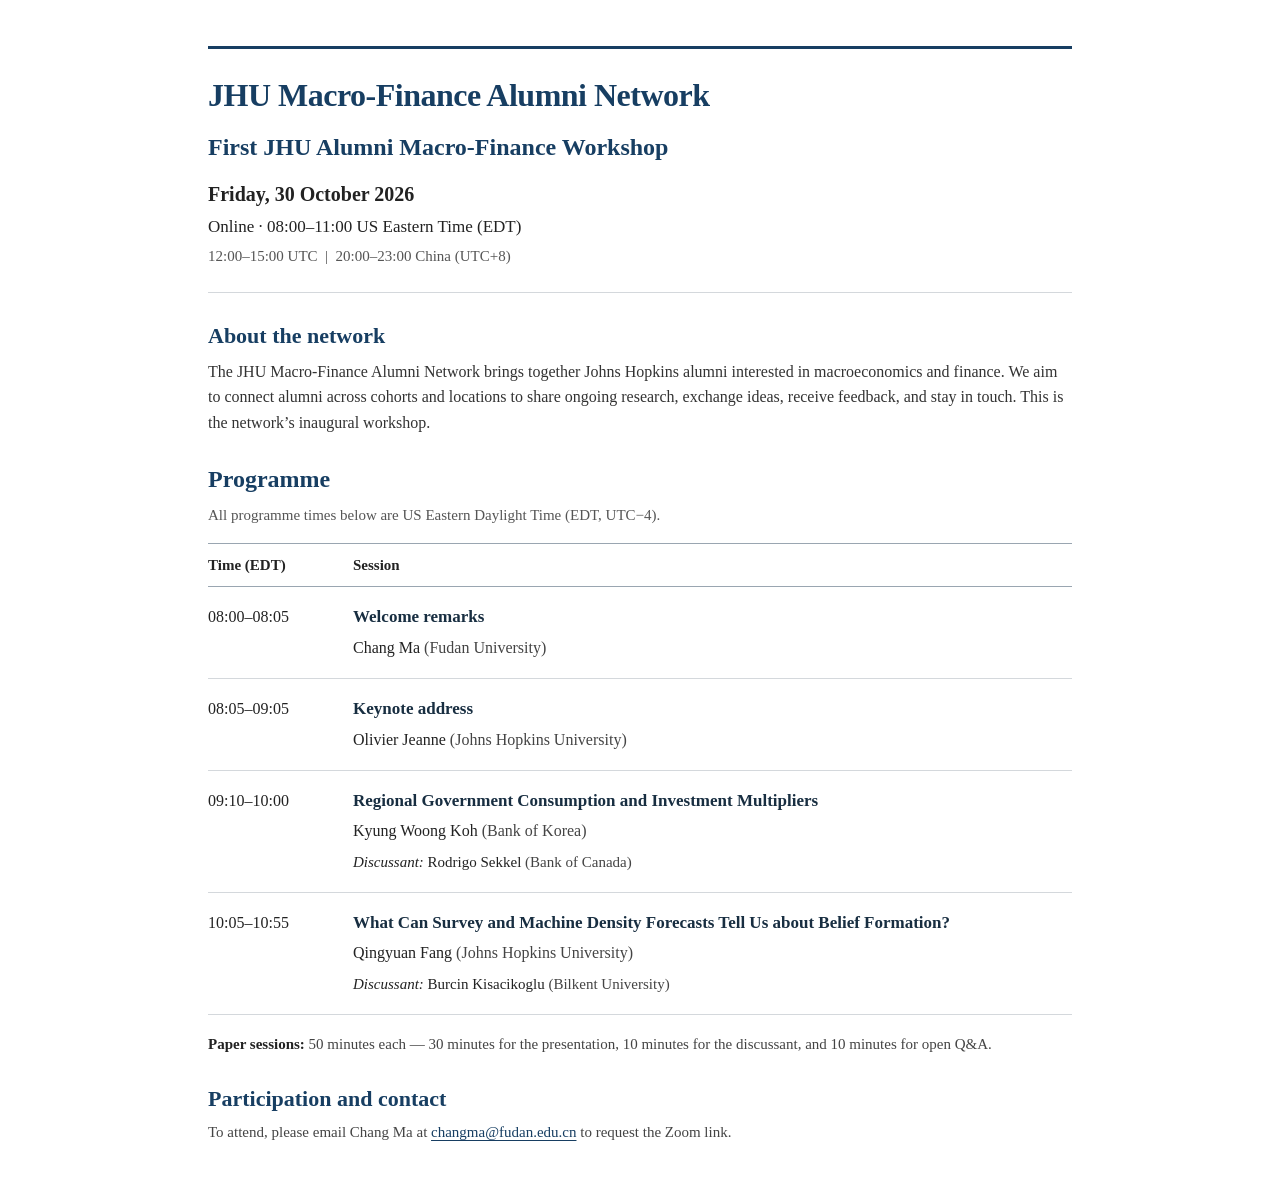
==== index.html @ 4886cefc "Publish JHU Macro-Finance Alumni Network website" ====
<!doctype html>
<html lang="en">
<head>
  <meta charset="utf-8">
  <meta name="viewport" content="width=device-width, initial-scale=1">
  <meta name="theme-color" content="#ffffff">
  <meta name="description" content="JHU Macro-Finance Alumni Network. Programme for the First JHU Alumni Macro-Finance Workshop, Friday, 30 October 2026. Online, 08:00–11:00 US Eastern Time (EDT).">
  <title>JHU Macro-Finance Alumni Network</title>
  <link rel="stylesheet" href="styles.css">
</head>
<body>
  <a class="skip-link" href="#programme">Skip to programme</a>
  <main>
    <header class="event-header">
      <h1>JHU Macro-Finance Alumni Network</h1>
      <h2 class="event-title">First JHU Alumni Macro-Finance Workshop</h2>
      <p class="event-date">Friday, 30 October 2026</p>
      <p class="event-format">Online · 08:00–11:00 US Eastern Time (EDT)</p>
      <p class="time-zones">12:00–15:00 UTC &nbsp;|&nbsp; 20:00–23:00 China (UTC+8)</p>
    </header>

    <section class="about-network" aria-labelledby="network-heading">
      <h2 id="network-heading">About the network</h2>
      <p>The JHU Macro-Finance Alumni Network brings together Johns Hopkins alumni interested in macroeconomics and finance. We aim to connect alumni across cohorts and locations to share ongoing research, exchange ideas, receive feedback, and stay in touch. This is the network’s inaugural workshop.</p>
    </section>

    <section id="programme" aria-labelledby="programme-heading">
      <h2 id="programme-heading">Programme</h2>
      <p class="programme-note">All programme times below are US Eastern Daylight Time (EDT, UTC−4).</p>
      <table class="programme-table">
        <caption class="visually-hidden">Workshop programme for Friday, 30 October 2026. Times are in EDT.</caption>
        <colgroup><col class="time-column"><col></colgroup>
        <thead><tr><th scope="col">Time (EDT)</th><th scope="col">Session</th></tr></thead>
        <tbody>
          <tr>
            <th scope="row" class="time">08:00–08:05</th>
            <td><p class="session-title">Welcome remarks</p><p class="presenter">Chang Ma <span class="affiliation">(Fudan University)</span></p></td>
          </tr>
          <tr>
            <th scope="row" class="time">08:05–09:05</th>
            <td><p class="session-title">Keynote address</p><p class="presenter">Olivier Jeanne <span class="affiliation">(Johns Hopkins University)</span></p></td>
          </tr>
          <tr>
            <th scope="row" class="time">09:10–10:00</th>
            <td><p class="session-title">Regional Government Consumption and Investment Multipliers</p><p class="presenter">Kyung Woong Koh <span class="affiliation">(Bank of Korea)</span></p><p class="discussant"><span class="role">Discussant:</span> Rodrigo Sekkel <span class="affiliation">(Bank of Canada)</span></p></td>
          </tr>
          <tr>
            <th scope="row" class="time">10:05–10:55</th>
            <td><p class="session-title">What Can Survey and Machine Density Forecasts Tell Us about Belief Formation?</p><p class="presenter">Qingyuan Fang <span class="affiliation">(Johns Hopkins University)</span></p><p class="discussant"><span class="role">Discussant:</span> Burcin Kisacikoglu <span class="affiliation">(Bilkent University)</span></p></td>
          </tr>
        </tbody>
      </table>
      <p class="format-note"><strong>Paper sessions:</strong> 50 minutes each — 30 minutes for the presentation, 10 minutes for the discussant, and 10 minutes for open Q&amp;A.</p>
    </section>

    <section class="attendance" aria-labelledby="attendance-heading">
      <h2 id="attendance-heading">Participation and contact</h2>
      <p>To attend, please email Chang Ma at <a href="mailto:changma@fudan.edu.cn?subject=First%20JHU%20Alumni%20Macro-Finance%20Workshop%3A%20Zoom%20link%20request">changma@fudan.edu.cn</a> to request the Zoom link.</p>
    </section>

  </main>
</body>
</html>
---- styles.css ----
:root{color-scheme:light;--ink:#222;--navy:#173e62;--muted:#555;--line:#d4d8dc}*{box-sizing:border-box}html{background:#fff;scroll-padding-top:24px}body{margin:0;color:var(--ink);background:#fff;font-family:Georgia,'Times New Roman',serif;font-size:17px;line-height:1.55;-webkit-font-smoothing:antialiased}main{max-width:940px;margin:0 auto;padding:46px 38px 32px}a{color:var(--navy);text-decoration:underline;text-underline-offset:3px}a:hover{color:#081d30}a:focus-visible{outline:2px solid var(--navy);outline-offset:5px}.skip-link{position:fixed;left:12px;top:10px;padding:8px 12px;background:#fff;border:1px solid var(--navy);z-index:10;transform:translateY(-200%)}.skip-link:focus{transform:none}.event-header{border-top:3px solid var(--navy);border-bottom:1px solid var(--line);padding:26px 0 24px;margin-bottom:29px}h1{font-size:32px;line-height:1.25;font-weight:600;color:var(--navy);margin:0 0 16px;letter-spacing:-.5px}.event-header p{margin:0}.event-date{font-size:20px;font-weight:600;line-height:1.5}.event-format{font-size:17px;padding-top:5px}.time-zones{font-size:15px;color:var(--muted);padding-top:4px}h2{font-size:24px;line-height:1.3;color:var(--navy);font-weight:600;margin:0 0 8px}.programme-note{font-size:15px;color:var(--muted);margin:0 0 16px}.programme-table{border-collapse:collapse;width:100%;font-size:16px;line-height:1.5;text-align:left}.time-column{width:145px}.programme-table thead th{padding:10px 0;border-top:1px solid #9aa6b1;border-bottom:1px solid #9aa6b1;font-size:15px;font-weight:600}.programme-table td,.programme-table tbody th{vertical-align:top;border-bottom:1px solid var(--line);padding:18px 0}.programme-table .time{font-weight:400;font-size:16px;font-variant-numeric:tabular-nums;white-space:nowrap;padding-right:24px}.programme-table p{margin:0}.session-title{font-weight:600;color:#182e41;font-size:17px;line-height:1.45}.programme-table .presenter{margin-top:6px}.affiliation{color:#444}.programme-table .discussant{margin-top:8px;font-size:15px}.role{font-style:italic}.format-note{font-size:15px;color:#444;margin:17px 0 0;line-height:1.6}.format-note strong{font-weight:600;color:#222}.attendance{margin-top:29px}.attendance h2{font-size:22px;margin-bottom:8px}.attendance p{font-size:15px;margin:0;color:#444}footer{border-top:1px solid var(--line);margin-top:28px;padding-top:17px;display:flex;gap:26px;flex-wrap:wrap;font-size:14px}.visually-hidden{position:absolute;width:1px;height:1px;padding:0;margin:-1px;overflow:hidden;clip:rect(0,0,0,0);white-space:nowrap;border:0}
@media(max-width:640px){body{font-size:16px}main{padding:25px 22px 26px}.event-header{padding:21px 0 20px;margin-bottom:23px}h1{font-size:27px;line-height:1.25;margin-bottom:15px;letter-spacing:-.3px}.event-date{font-size:18px}.event-format{font-size:15px;padding-top:7px;max-width:310px}.time-zones{font-size:13px;line-height:1.7;padding-top:4px}h2{font-size:23px}.programme-note{font-size:13px;line-height:1.55;margin-bottom:14px}.programme-table{font-size:15px}.programme-table colgroup{display:none}.programme-table thead{position:absolute;width:1px;height:1px;overflow:hidden;clip:rect(0,0,0,0);white-space:nowrap}.programme-table tbody{display:block;border-top:1px solid #9aa6b1}.programme-table tbody tr{display:block;padding:16px 0;border-bottom:1px solid var(--line)}.programme-table tbody th,.programme-table td{display:block;border:0;padding:0}.programme-table .time{font-weight:600;font-size:14px;padding:0 0 7px}.session-title{font-size:17px;line-height:1.45}.programme-table .presenter{margin-top:5px;font-size:15px;line-height:1.5}.programme-table .discussant{margin-top:7px;font-size:14px;line-height:1.5}.format-note{font-size:14px;line-height:1.6;margin-top:16px}.attendance{margin-top:24px}.attendance h2{font-size:21px}.attendance p{font-size:14px}footer{margin-top:24px;padding-top:16px;font-size:13px;gap:12px 24px}}
@media print{main{max-width:none;padding:0}body{font-size:11pt}.event-header{padding-top:16px;margin-bottom:20px}h1{font-size:23pt}.event-date{font-size:14pt}.event-format{font-size:12pt}.time-zones{font-size:10pt}h2{font-size:17pt}.programme-note,.format-note,.attendance p{font-size:10pt}.programme-table{font-size:11pt}.programme-table .time{font-size:10pt}.session-title{font-size:12pt}.programme-table .discussant{font-size:10pt}.programme-table td,.programme-table tbody th{padding-block:13px}.programme-table tr{break-inside:avoid}footer,.skip-link{display:none}}

.about-network{margin:0 0 29px}.about-network h2{font-size:22px}.about-network p{font-size:16px;line-height:1.6;margin:0;color:#333}.attendance a{overflow-wrap:anywhere}@media(max-width:640px){.about-network{margin-bottom:25px}.about-network h2{font-size:21px}.about-network p{font-size:15px;line-height:1.6}}@media print{.about-network p{font-size:11pt}.about-network{margin-bottom:20px}}

.event-header .event-title{font-size:24px;line-height:1.35;margin:0 0 16px}@media(max-width:640px){.event-header .event-title{font-size:22px;line-height:1.35;margin-bottom:14px}}@media print{.event-header .event-title{font-size:17pt}}
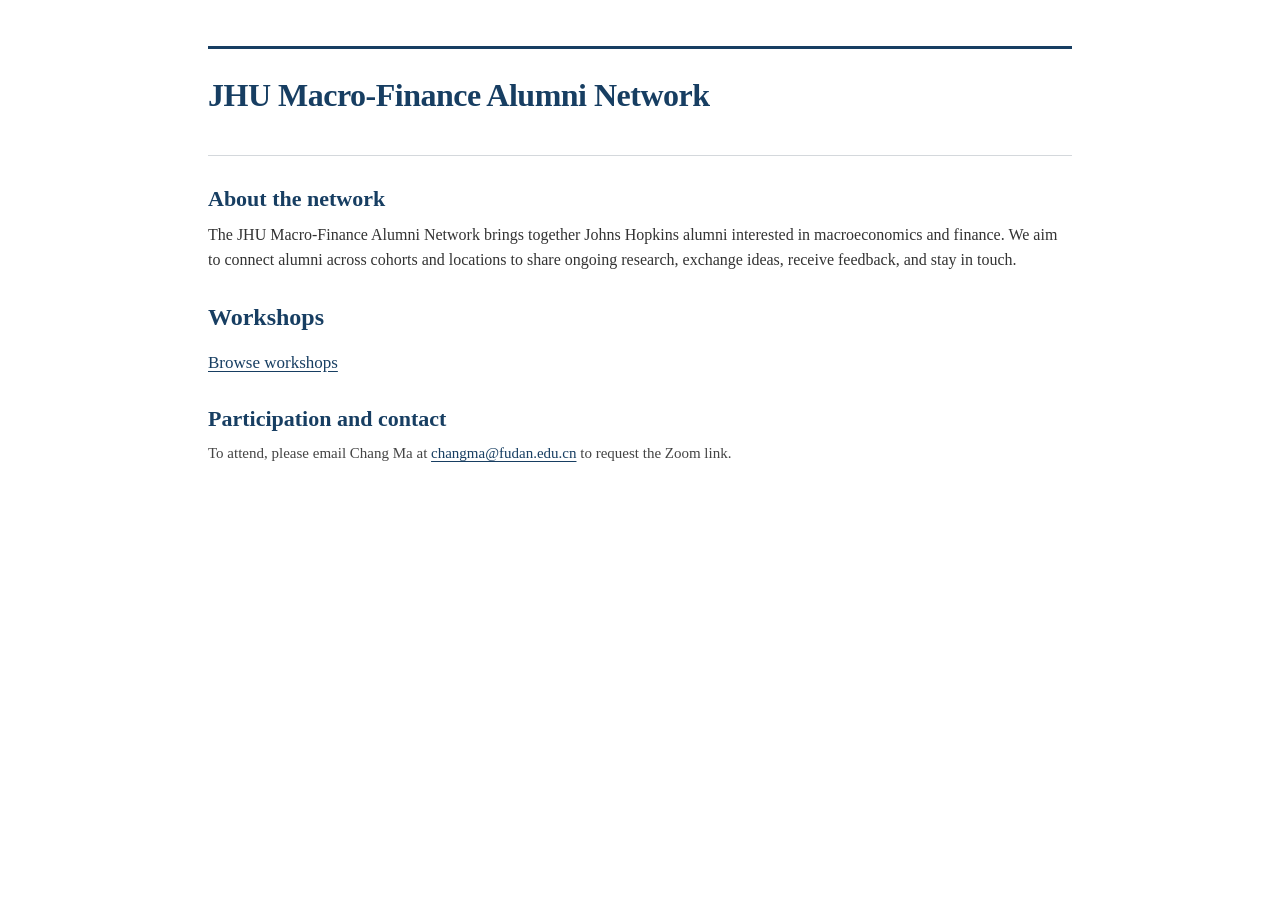
==== commit 7b7c5f32: "Organize network workshops with a 2026 event permalink" ====
--- a/index.html
+++ b/index.html
@@ -4,60 +4,31 @@
   <meta charset="utf-8">
   <meta name="viewport" content="width=device-width, initial-scale=1">
   <meta name="theme-color" content="#ffffff">
-  <meta name="description" content="JHU Macro-Finance Alumni Network. Programme for the First JHU Alumni Macro-Finance Workshop, Friday, 30 October 2026. Online, 08:00–11:00 US Eastern Time (EDT).">
+  <meta name="description" content="The JHU Macro-Finance Alumni Network connects Johns Hopkins alumni interested in macroeconomics and finance to share research, exchange ideas, and stay in touch.">
   <title>JHU Macro-Finance Alumni Network</title>
   <link rel="stylesheet" href="styles.css">
 </head>
 <body>
-  <a class="skip-link" href="#programme">Skip to programme</a>
+  <a class="skip-link" href="#network">Skip to content</a>
   <main>
     <header class="event-header">
       <h1>JHU Macro-Finance Alumni Network</h1>
-      <h2 class="event-title">First JHU Alumni Macro-Finance Workshop</h2>
-      <p class="event-date">Friday, 30 October 2026</p>
-      <p class="event-format">Online · 08:00–11:00 US Eastern Time (EDT)</p>
-      <p class="time-zones">12:00–15:00 UTC &nbsp;|&nbsp; 20:00–23:00 China (UTC+8)</p>
     </header>
 
-    <section class="about-network" aria-labelledby="network-heading">
+    <section id="network" class="about-network" aria-labelledby="network-heading">
       <h2 id="network-heading">About the network</h2>
-      <p>The JHU Macro-Finance Alumni Network brings together Johns Hopkins alumni interested in macroeconomics and finance. We aim to connect alumni across cohorts and locations to share ongoing research, exchange ideas, receive feedback, and stay in touch. This is the network’s inaugural workshop.</p>
+      <p>The JHU Macro-Finance Alumni Network brings together Johns Hopkins alumni interested in macroeconomics and finance. We aim to connect alumni across cohorts and locations to share ongoing research, exchange ideas, receive feedback, and stay in touch.</p>
     </section>
 
-    <section id="programme" aria-labelledby="programme-heading">
-      <h2 id="programme-heading">Programme</h2>
-      <p class="programme-note">All programme times below are US Eastern Daylight Time (EDT, UTC−4).</p>
-      <table class="programme-table">
-        <caption class="visually-hidden">Workshop programme for Friday, 30 October 2026. Times are in EDT.</caption>
-        <colgroup><col class="time-column"><col></colgroup>
-        <thead><tr><th scope="col">Time (EDT)</th><th scope="col">Session</th></tr></thead>
-        <tbody>
-          <tr>
-            <th scope="row" class="time">08:00–08:05</th>
-            <td><p class="session-title">Welcome remarks</p><p class="presenter">Chang Ma <span class="affiliation">(Fudan University)</span></p></td>
-          </tr>
-          <tr>
-            <th scope="row" class="time">08:05–09:05</th>
-            <td><p class="session-title">Keynote address</p><p class="presenter">Olivier Jeanne <span class="affiliation">(Johns Hopkins University)</span></p></td>
-          </tr>
-          <tr>
-            <th scope="row" class="time">09:10–10:00</th>
-            <td><p class="session-title">Regional Government Consumption and Investment Multipliers</p><p class="presenter">Kyung Woong Koh <span class="affiliation">(Bank of Korea)</span></p><p class="discussant"><span class="role">Discussant:</span> Rodrigo Sekkel <span class="affiliation">(Bank of Canada)</span></p></td>
-          </tr>
-          <tr>
-            <th scope="row" class="time">10:05–10:55</th>
-            <td><p class="session-title">What Can Survey and Machine Density Forecasts Tell Us about Belief Formation?</p><p class="presenter">Qingyuan Fang <span class="affiliation">(Johns Hopkins University)</span></p><p class="discussant"><span class="role">Discussant:</span> Burcin Kisacikoglu <span class="affiliation">(Bilkent University)</span></p></td>
-          </tr>
-        </tbody>
-      </table>
-      <p class="format-note"><strong>Paper sessions:</strong> 50 minutes each — 30 minutes for the presentation, 10 minutes for the discussant, and 10 minutes for open Q&amp;A.</p>
+    <section id="workshops" aria-labelledby="workshops-heading">
+      <h2 id="workshops-heading">Workshops</h2>
+      <p><a href="workshop/">Browse workshops</a></p>
     </section>
 
     <section class="attendance" aria-labelledby="attendance-heading">
       <h2 id="attendance-heading">Participation and contact</h2>
       <p>To attend, please email Chang Ma at <a href="mailto:changma@fudan.edu.cn?subject=First%20JHU%20Alumni%20Macro-Finance%20Workshop%3A%20Zoom%20link%20request">changma@fudan.edu.cn</a> to request the Zoom link.</p>
     </section>
-
   </main>
 </body>
 </html>
--- a/styles.css
+++ b/styles.css
@@ -5,3 +5,5 @@
 .about-network{margin:0 0 29px}.about-network h2{font-size:22px}.about-network p{font-size:16px;line-height:1.6;margin:0;color:#333}.attendance a{overflow-wrap:anywhere}@media(max-width:640px){.about-network{margin-bottom:25px}.about-network h2{font-size:21px}.about-network p{font-size:15px;line-height:1.6}}@media print{.about-network p{font-size:11pt}.about-network{margin-bottom:20px}}
 
 .event-header .event-title{font-size:24px;line-height:1.35;margin:0 0 16px}@media(max-width:640px){.event-header .event-title{font-size:22px;line-height:1.35;margin-bottom:14px}}@media print{.event-header .event-title{font-size:17pt}}
+
+.site-nav{display:flex;flex-wrap:wrap;gap:12px 24px;margin:0 0 22px;font-size:15px}.site-nav a[aria-current="page"]{font-weight:600}.workshop-list{list-style:none;padding:0;margin:0 0 29px}.workshop-entry{border-top:1px solid var(--line);border-bottom:1px solid var(--line);padding:20px 0}.workshop-entry h3{font-size:21px;font-weight:600;line-height:1.4;color:var(--navy);margin:0 0 10px}.workshop-entry p{margin:4px 0;font-size:16px}.workshop-entry .time-zones{font-size:15px}.workshop-entry .workshop-label{font-size:14px;color:var(--muted);margin:0 0 7px}@media(max-width:640px){.site-nav{font-size:14px;margin-bottom:18px}.workshop-list{margin-bottom:25px}.workshop-entry h3{font-size:20px}.workshop-entry p{font-size:15px}.workshop-entry .time-zones{font-size:13px}}@media print{.site-nav{display:none}.workshop-entry{break-inside:avoid}}
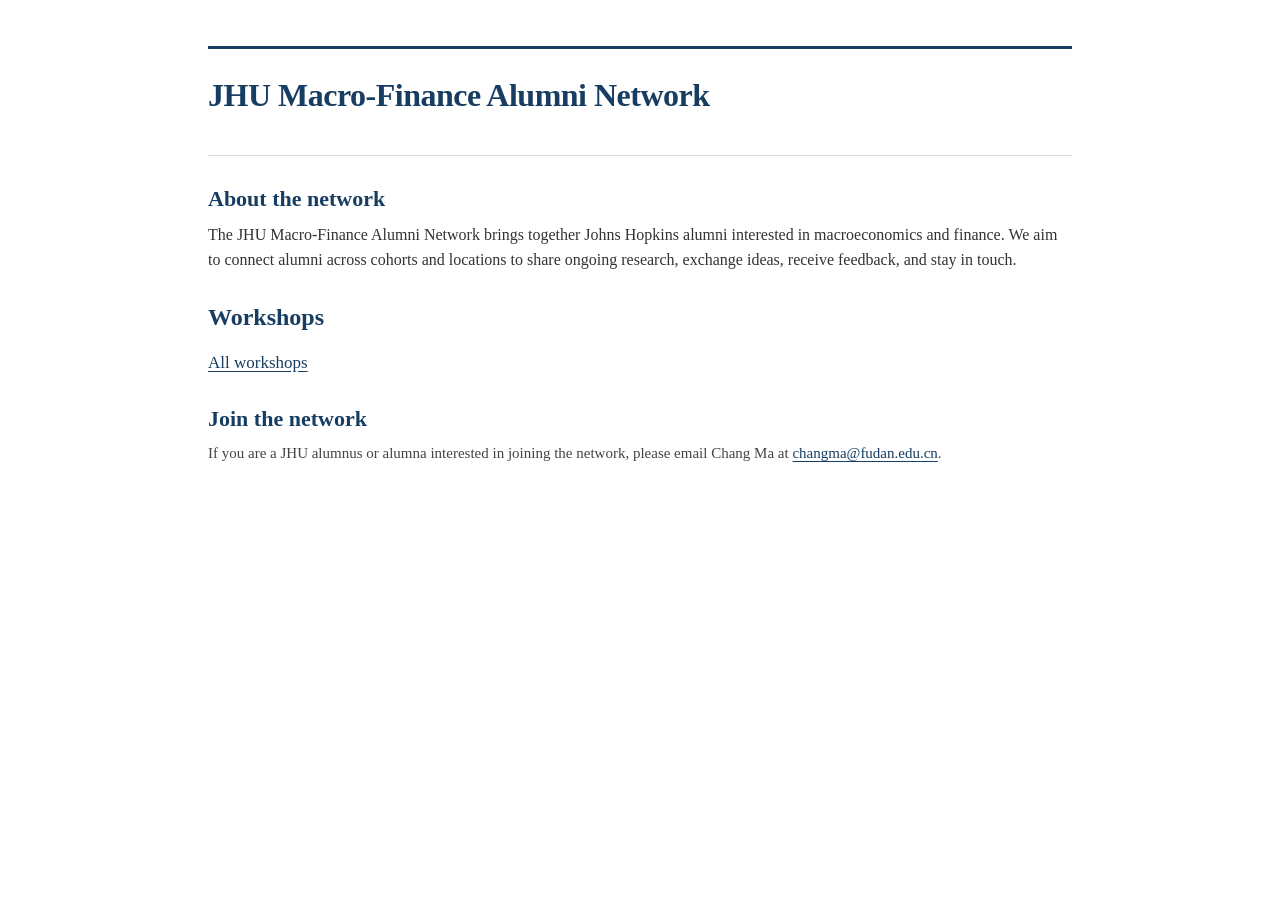
==== commit 12af196b: "Invite alumni to join the network from its homepage" ====
--- a/index.html
+++ b/index.html
@@ -22,12 +22,12 @@
 
     <section id="workshops" aria-labelledby="workshops-heading">
       <h2 id="workshops-heading">Workshops</h2>
-      <p><a href="workshop/">Browse workshops</a></p>
+      <p><a href="workshop/">All workshops</a></p>
     </section>
 
     <section class="attendance" aria-labelledby="attendance-heading">
-      <h2 id="attendance-heading">Participation and contact</h2>
-      <p>To attend, please email Chang Ma at <a href="mailto:changma@fudan.edu.cn?subject=First%20JHU%20Alumni%20Macro-Finance%20Workshop%3A%20Zoom%20link%20request">changma@fudan.edu.cn</a> to request the Zoom link.</p>
+      <h2 id="attendance-heading">Join the network</h2>
+      <p>If you are a JHU alumnus or alumna interested in joining the network, please email Chang Ma at <a href="mailto:changma@fudan.edu.cn?subject=Joining%20the%20JHU%20Macro-Finance%20Alumni%20Network">changma@fudan.edu.cn</a>.</p>
     </section>
   </main>
 </body>
